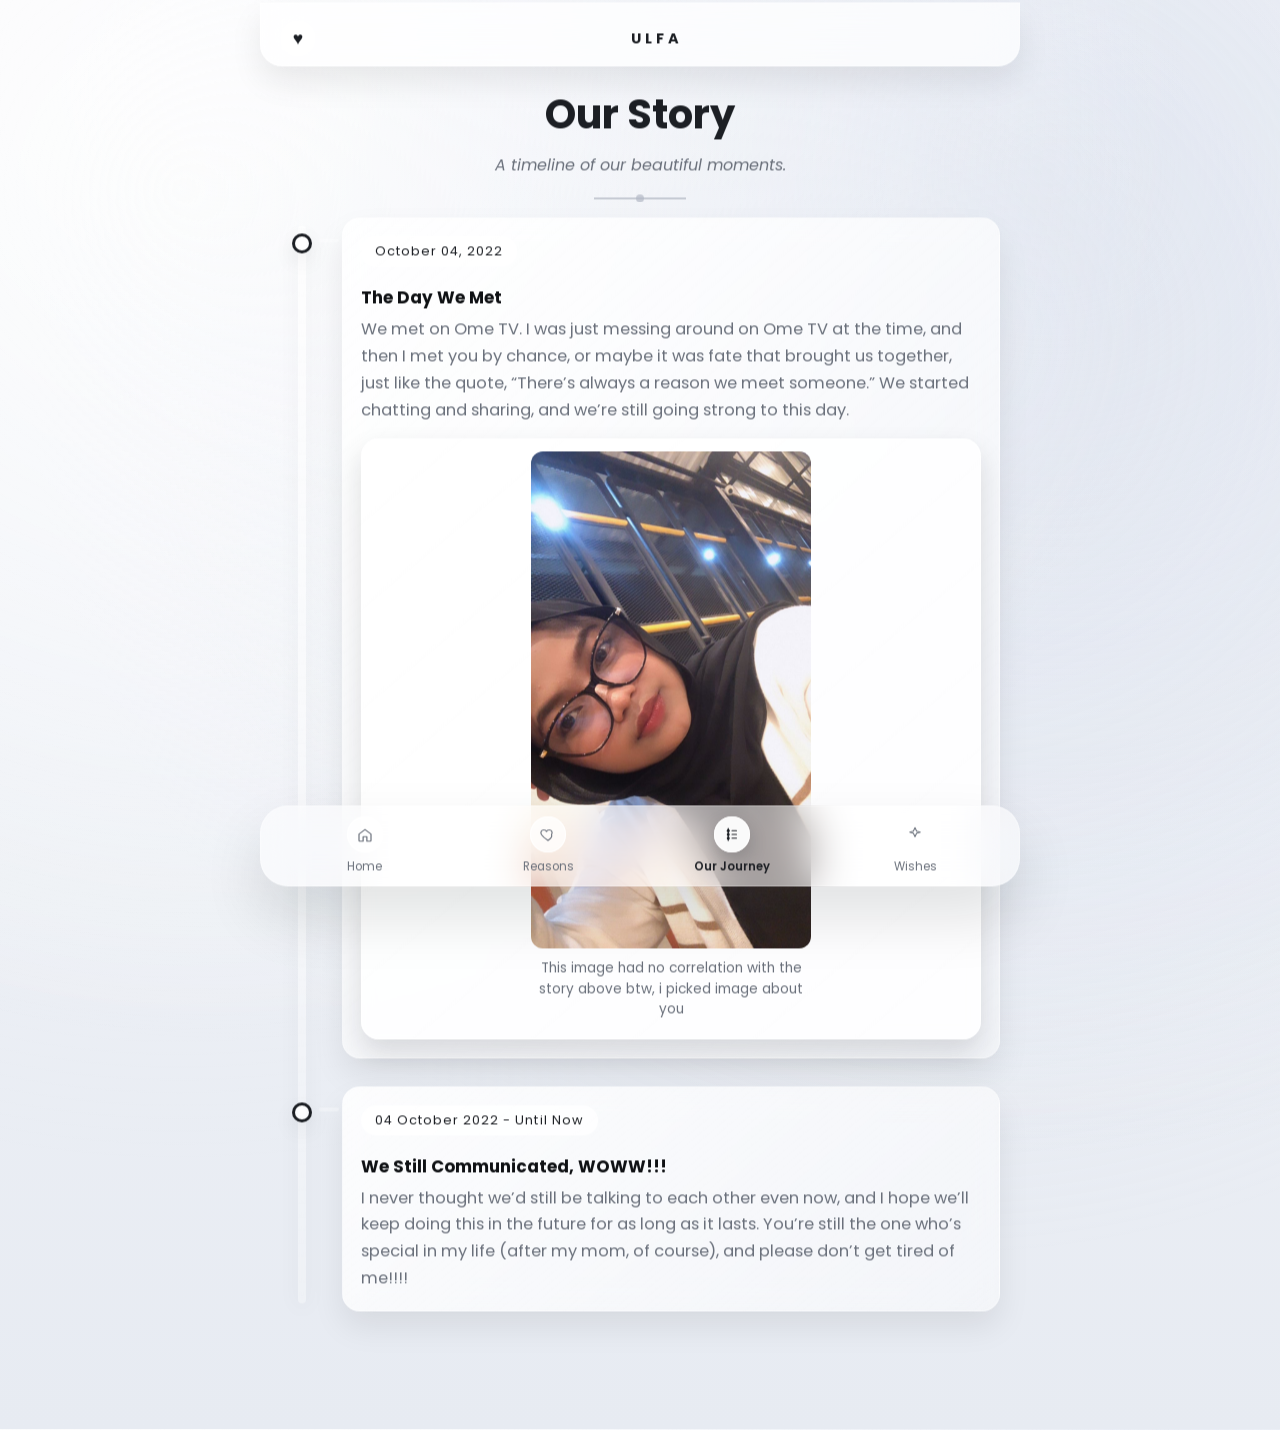
==== timeline.html @ c689617c "initial commit" ====
<!DOCTYPE html>
<html lang="en">
<head>
    <meta charset="UTF-8">
    <meta name="viewport" content="width=device-width, initial-scale=1.0">
    <title>ULFA Birthday Site</title>
    <link rel="preconnect" href="https://fonts.googleapis.com">
    <link rel="preconnect" href="https://fonts.gstatic.com" crossorigin>
    <link href="https://fonts.googleapis.com/css2?family=Poppins:wght@300;400;500;600;700&display=swap" rel="stylesheet">
    <link rel="stylesheet" href="assets/css/style.css">
</head>
<body class="light-theme">
    <header class="app-header">
        <button class="header-icon-btn js-heart" type="button" aria-label="Send love">♥</button>
        <div class="header-title">ULFA</div>
        <span class="header-spacer" aria-hidden="true"></span>
    </header>

    <canvas id="canvas-overlay"></canvas>

    <main class="page-main">
        <div class="page-intro fade-up">
            <h1 class="page-title">Our Story</h1>
            <p class="page-subtitle">A timeline of our beautiful moments.</p>
            <div class="center-divider-dot"></div>
        </div>

        <div class="timeline-wrapper">
            <div class="timeline-line"></div>

            <div class="timeline-item animate-on-scroll">
                <div class="timeline-dot"></div>
                <div class="timeline-card">
                    <span class="label-md date-badge">October 04, 2022</span>
                    <h2 class="headline-sm">The Day We Met</h2>
                    <p class="body-md">We met on Ome TV. I was just messing around on Ome TV at the time, and then I met you by chance, or maybe it was fate that brought us together, just like the quote, “There’s always a reason we meet someone.” We started chatting and sharing, and we’re still going strong to this day.</p>
                    <div class="polaroid-frame">
                        <figure class="polaroid-figure">
                            <img src="/assets/img/ulfaa.JPG" alt="Our first meeting on Ome TV">
                            <figcaption class="polaroid-caption">This image had no correlation with the story above btw, i picked image about you</figcaption>
                        </figure>
                    </div>
                </div>
            </div>

            <div class="timeline-item animate-on-scroll">
                <div class="timeline-dot"></div>
                <div class="timeline-card">
                    <span class="label-md date-badge">04 October 2022 - Until Now</span>
                    <h2 class="headline-sm">We Still Communicated, WOWW!!!</h2>
                    <p class="body-md">I never thought we’d still be talking to each other even now, and I hope we’ll keep doing this in the future for as long as it lasts. You’re still the one who’s special in my life (after my mom, of course), and please don’t get tired of me!!!!</p>
                </div>
            </div>
        </div>
    </main>

    <nav class="bottom-nav">
        <a class="nav-item" href="index.html">
            <span class="nav-icon" aria-hidden="true">
                <svg viewBox="0 0 24 24" role="img" focusable="false">
                    <path d="M4 11.5l8-6 8 6V20a1 1 0 0 1-1 1h-4.5v-6h-5v6H5a1 1 0 0 1-1-1v-8.5z" fill="none" stroke="currentColor" stroke-width="1.6" stroke-linejoin="round"/>
                </svg>
            </span>
            <span class="nav-label">Home</span>
        </a>
        <a class="nav-item" href="reasons.html">
            <span class="nav-icon" aria-hidden="true">
                <svg viewBox="0 0 24 24" role="img" focusable="false">
                    <path d="M12 20s-6.5-4.35-8.7-7.7C1.4 9.2 3.1 6 6.3 6c2 0 3.4 1.1 3.7 2.5C10.3 7.1 11.7 6 13.7 6c3.2 0 4.9 3.2 3 6.3C18.5 15.65 12 20 12 20z" fill="none" stroke="currentColor" stroke-width="1.5"/>
                </svg>
            </span>
            <span class="nav-label">Reasons</span>
        </a>
        <a class="nav-item is-active" href="timeline.html">
            <span class="nav-icon" aria-hidden="true">
                <svg viewBox="0 0 24 24" role="img" focusable="false">
                    <path d="M7 4v16" fill="none" stroke="currentColor" stroke-width="1.6" stroke-linecap="round"/>
                    <circle cx="7" cy="7" r="2" fill="currentColor"/>
                    <circle cx="7" cy="12" r="2" fill="currentColor"/>
                    <circle cx="7" cy="17" r="2" fill="currentColor"/>
                    <path d="M12 7h6M12 12h6M12 17h6" fill="none" stroke="currentColor" stroke-width="1.4" stroke-linecap="round"/>
                </svg>
            </span>
            <span class="nav-label">Our Journey</span>
        </a>
        <a class="nav-item" href="speech.html">
            <span class="nav-icon" aria-hidden="true">
                <svg viewBox="0 0 24 24" role="img" focusable="false">
                    <path d="M12 3l2.2 4.6L19 9l-4.8 1.4L12 15l-2.2-4.6L5 9l4.8-1.4L12 3z" fill="none" stroke="currentColor" stroke-width="1.4" stroke-linejoin="round"/>
                </svg>
            </span>
            <span class="nav-label">Wishes</span>
        </a>
    </nav>

    <script src="assets/js/script.js"></script>
</body>
</html>
---- assets/css/style.css ----
:root {
    --font-main: "Poppins", sans-serif;
    --cream: #f4f6fa;
    --cream-deep: #e7ebf2;
    --berry: #1c1f24;
    --berry-dark: #0f1114;
    --berry-soft: #6a707b;
    --rose: #f7f8fb;
    --rose-strong: rgba(178, 184, 196, 0.7);
    --paper: rgba(255, 255, 255, 0.48);
    --glass: rgba(255, 255, 255, 0.36);
    --glass-strong: rgba(255, 255, 255, 0.56);
    --glass-border: rgba(255, 255, 255, 0.28);
    --shadow-card: 0 30px 60px rgba(12, 14, 18, 0.12);
    --shadow-soft: 0 16px 32px rgba(12, 14, 18, 0.08);
    --radius-lg: 24px;
    --radius-md: 18px;
    --radius-sm: 12px;
    --max-width: 460px;
    --bounce-y: 0px;
}

* {
    box-sizing: border-box;
}

html {
    scroll-behavior: smooth;
}

body {
    margin: 0;
    min-height: 100vh;
    font-family: var(--font-main);
    color: var(--berry-dark);
    overflow-x: hidden;
    position: relative;
    background:
        radial-gradient(circle at 18% 6%, rgba(255, 255, 255, 0.85) 0%, rgba(255, 255, 255, 0) 56%),
        radial-gradient(circle at 82% 12%, rgba(222, 228, 240, 0.6) 0%, rgba(222, 228, 240, 0) 60%),
        linear-gradient(180deg, var(--cream) 0%, var(--cream-deep) 100%);
    background-attachment: fixed;
}

body::before {
    content: "";
    position: fixed;
    inset: -30% -10% -40% -10%;
    background:
        radial-gradient(circle at 20% 30%, rgba(255, 255, 255, 0.6), rgba(255, 255, 255, 0) 60%),
        radial-gradient(circle at 70% 40%, rgba(216, 222, 235, 0.6), rgba(216, 222, 235, 0) 65%);
    opacity: 0.5;
    animation: ambient-drift 18s ease-in-out infinite;
    pointer-events: none;
    z-index: 0;
}

body.light-theme {
    background:
    radial-gradient(circle at 18% 6%, rgba(255, 255, 255, 0.85) 0%, rgba(255, 255, 255, 0) 56%),
    radial-gradient(circle at 82% 12%, rgba(222, 228, 240, 0.6) 0%, rgba(222, 228, 240, 0) 60%),
        linear-gradient(180deg, var(--cream) 0%, var(--cream-deep) 100%);
}

a {
    color: inherit;
    text-decoration: none;
}

button {
    font-family: var(--font-main);
    border: none;
    background: none;
    cursor: pointer;
}

button:focus-visible,
a:focus-visible {
    outline: 2px solid rgba(120, 125, 136, 0.6);
    outline-offset: 3px;
}

img {
    max-width: 100%;
    display: block;
}

canvas#canvas-overlay {
    position: fixed;
    inset: 0;
    width: 100%;
    height: 100%;
    pointer-events: none;
    z-index: 3;
}

.app-header {
    position: sticky;
    top: 0;
    z-index: 12;
    width: min(100%, var(--max-width));
    margin: 0 auto;
    padding: 18px 20px 10px;
    display: flex;
    align-items: center;
    justify-content: space-between;
    background: rgba(255, 255, 255, 0.75);
    border: 1px solid var(--glass-border);
    box-shadow: var(--shadow-soft);
    backdrop-filter: blur(18px) saturate(1.3);
    -webkit-backdrop-filter: blur(18px) saturate(1.3);
    border-radius: 0 0 22px 22px;
}

.header-title {
    font-family: var(--font-main);
    font-weight: 700;
    letter-spacing: 0.28em;
    font-size: 0.9rem;
    color: var(--berry);
}

.header-icon-btn {
    width: 34px;
    height: 34px;
    border-radius: 50%;
    display: grid;
    place-items: center;
    color: var(--berry);
    font-size: 1.1rem;
    background: rgba(255, 255, 255, 0.7);
    box-shadow: inset 0 0 0 1px rgba(255, 255, 255, 0.8);
    transition: transform 0.2s ease, box-shadow 0.2s ease;
}

.header-icon-btn:hover {
    transform: translateY(-1px);
    box-shadow: inset 0 0 0 1px rgba(255, 255, 255, 0.95), 0 6px 14px rgba(17, 18, 24, 0.12);
}

.header-icon-btn:active {
    transform: translateY(0) scale(0.96);
}

.header-icon-btn.is-pulsing {
    animation: soft-pulse 0.6s ease;
}

.page-main {
    width: min(100%, var(--max-width));
    margin: 0 auto;
    padding: 18px 20px 120px;
    display: grid;
    gap: 18px;
    position: relative;
    z-index: 1;
}

.app-header,
.page-main {
    transform: translateY(var(--bounce-y));
    transition: transform 0.18s ease-out;
    will-change: transform;
}

.page-intro {
    text-align: center;
    display: grid;
    gap: 8px;
}

.page-title {
    font-family: var(--font-main);
    font-size: clamp(1.9rem, 5vw, 2.5rem);
    margin: 0;
    color: var(--berry);
}

.page-subtitle {
    margin: 0;
    font-size: 1rem;
    color: var(--berry-soft);
    font-style: italic;
}

.text-center {
    text-align: center;
}

.headline-sm {
    font-family: var(--font-main);
    font-size: 1.05rem;
    margin: 10px 0 6px;
}

.label-md {
    font-family: var(--font-main);
    font-size: 0.8rem;
    letter-spacing: 0.08em;
}

.body-md {
    font-size: 1.02rem;
    line-height: 1.65;
    color: var(--berry-soft);
    margin: 0;
}

.body-sm {
    font-size: 0.92rem;
    line-height: 1.55;
    color: var(--berry-soft);
    margin: 0;
}

.body-lg {
    font-size: 1.02rem;
    line-height: 1.75;
    color: var(--berry-dark);
    margin: 0;
}

.center-divider-dot {
    width: 92px;
    height: 2px;
    background: var(--rose-strong);
    margin: 12px auto 0;
    position: relative;
}

.center-divider-dot::after {
    content: "";
    position: absolute;
    left: 50%;
    top: 50%;
    width: 8px;
    height: 8px;
    border-radius: 50%;
    background: var(--rose-strong);
    transform: translate(-50%, -50%);
}

.card {
    background: linear-gradient(140deg, rgba(255, 255, 255, 0.92), rgba(255, 255, 255, 0.62));
    border-radius: var(--radius-lg);
    padding: 20px;
    box-shadow: var(--shadow-soft);
    border: 1px solid var(--glass-border);
    backdrop-filter: blur(20px) saturate(1.2);
    -webkit-backdrop-filter: blur(20px) saturate(1.2);
    position: relative;
    overflow: hidden;
    transition: box-shadow 0.25s ease;
}

.hero-card {
    background: linear-gradient(145deg, rgba(255, 255, 255, 0.98), rgba(255, 255, 255, 0.75));
    display: grid;
    gap: 12px;
}

.tag-pill {
    display: inline-flex;
    align-items: center;
    padding: 6px 14px;
    border-radius: 999px;
    background: rgba(255, 255, 255, 0.7);
    color: var(--berry-soft);
    font-family: var(--font-main);
    font-size: 0.75rem;
    letter-spacing: 0.18em;
    text-transform: uppercase;
    border: 1px solid rgba(255, 255, 255, 0.8);
}

.hero-title {
    font-family: var(--font-main);
    font-size: clamp(2.05rem, 5vw, 2.7rem);
    margin: 0;
    color: var(--berry);
    line-height: 1.12;
}

.btn-primary {
    display: inline-flex;
    align-items: center;
    gap: 8px;
    align-self: flex-start;
    padding: 12px 18px;
    border-radius: 16px;
    background: rgba(255, 255, 255, 0.8);
    color: var(--berry);
    border: 1px solid rgba(0, 0, 0, 0.06);
    font-size: 0.92rem;
    font-family: var(--font-main);
    font-weight: 600;
    box-shadow: var(--shadow-soft);
    transition: transform 0.2s ease, box-shadow 0.2s ease;
    backdrop-filter: blur(12px) saturate(1.2);
    -webkit-backdrop-filter: blur(12px) saturate(1.2);
    position: relative;
    overflow: hidden;
}

.btn-primary::after {
    content: "";
    position: absolute;
    inset: -40% 0;
    background: linear-gradient(120deg, rgba(255, 255, 255, 0) 20%, rgba(255, 255, 255, 0.8) 45%, rgba(255, 255, 255, 0) 70%);
    transform: translateX(-60%);
    opacity: 0;
    transition: transform 0.6s ease, opacity 0.6s ease;
    pointer-events: none;
}

.btn-primary {
    transform: translateY(-2px);
    box-shadow: 0 14px 30px rgba(15, 16, 22, 0.16);
}

.btn-primary:active {
    transform: translateY(0) scale(0.98);
}

.btn-primary:hover::after {
    transform: translateX(60%);
    font-family: var(--font-main);
}

.btn-arrow {
    font-size: 1rem;
}

.memory-card {
    padding: 14px;
    display: grid;
    gap: 12px;
    cursor: pointer;
    transition: transform 0.25s ease, box-shadow 0.25s ease;
}

.memory-image {
    border-radius: 16px;
    overflow: hidden;
    border: 1px solid rgba(255, 255, 255, 0.7);
    background: rgba(255, 255, 255, 0.9);
    aspect-ratio: 4 / 5;
}

.memory-image video {
    width: 100%;
    height: 100%;
    display: block;
    object-fit: cover;
}

.memory-meta {
    display: flex;
    align-items: center;
    justify-content: space-between;
    font-style: italic;
    color: var(--berry-soft);
    font-size: 0.92rem;
}

.memory-heart {
    font-size: 1rem;
    color: #8f939b;
}

.bottom-nav {
    position: fixed;
    bottom: 16px;
    left: 50%;
    transform: translateX(-50%) translateY(var(--bounce-y));
    width: min(calc(100% - 32px), var(--max-width));
    background: var(--glass-strong);
    border-radius: 28px;
    padding: 10px 16px;
    display: grid;
    grid-template-columns: repeat(4, 1fr);
    gap: 8px;
    box-shadow: var(--shadow-card);
    border: 1px solid var(--glass-border);
    backdrop-filter: blur(22px) saturate(1.4);
    -webkit-backdrop-filter: blur(22px) saturate(1.4);
    z-index: 12;
    transition: transform 0.18s ease-out;
    will-change: transform;
}

.nav-item {
    display: grid;
    justify-items: center;
    gap: 6px;
    color: var(--berry-soft);
    font-family: var(--font-main);
    font-size: 0.72rem;
    transition: color 0.2s ease, transform 0.2s ease;
}

.nav-item:active {
    transform: scale(0.97);
}

.nav-icon {
    width: 36px;
    height: 36px;
    border-radius: 50%;
    background: rgba(255, 255, 255, 0.75);
    display: grid;
    place-items: center;
    color: var(--berry-soft);
    box-shadow: inset 0 0 0 1px rgba(255, 255, 255, 0.8);
    transition: transform 0.2s ease, box-shadow 0.2s ease;
}

.nav-icon svg {
    width: 18px;
    height: 18px;
}

.nav-item.is-active {
    color: var(--berry);
    font-weight: 600;
}

.nav-item.is-active .nav-icon {
    background: rgba(255, 255, 255, 0.95);
    color: var(--berry);
    box-shadow: inset 0 0 0 1px rgba(255, 255, 255, 0.95), 0 8px 18px rgba(18, 20, 26, 0.18);
    animation: nav-pulse 2.8s ease-in-out infinite;
}

.reasons-grid {
    display: grid;
    gap: 14px;
    margin-top: 4px;
}

.reason-card {
    text-align: center;
}

.reason-featured {
    background: rgba(255, 255, 255, 0.86);
    border-color: rgba(255, 255, 255, 0.8);
}

.card-icon-container {
    width: 44px;
    height: 44px;
    border-radius: 50%;
    background: rgba(255, 255, 255, 0.85);
    display: flex;
    align-items: center;
    justify-content: center;
    margin: 0 auto 12px;
    color: var(--berry);
    font-size: 1.1rem;
    border: 1px solid rgba(0, 0, 0, 0.05);
}

.bg-berry {
    background: #1c1f24;
    color: #f7f8fb;
}

.tag-pill {
    display: inline-flex;
    align-items: center;
    padding: 6px 14px;
    border-radius: 999px;
    background: rgba(255, 255, 255, 0.52);
    color: var(--berry-soft);
    font-family: var(--font-main);
    font-size: 0.75rem;
    letter-spacing: 0.18em;
    text-transform: uppercase;
    border: 1px solid rgba(255, 255, 255, 0.6);
}

.timeline-wrapper {
    position: relative;
    display: grid;
    gap: 28px;
}

.timeline-line {
    position: absolute;
    left: 18px;
    top: 8px;
    bottom: 8px;
    width: 8px;
    background: linear-gradient(180deg, rgba(255,255,255,0.6), rgba(255,255,255,0.28));
    border-radius: 999px;
    box-shadow: 0 6px 22px rgba(0,0,0,0.06), inset 0 0 12px rgba(255,255,255,0.06);
    backdrop-filter: blur(6px);
    z-index: 0;
}

.timeline-item {
    position: relative;
    display: grid;
    grid-template-columns: 44px 1fr;
    gap: 18px;
    align-items: start;
    z-index: 1;
}

.timeline-dot {
    position: relative;
    margin-left: 12px;
    margin-top: 16px;
    width: 20px;
    height: 20px;
    border-radius: 50%;
    background: radial-gradient(circle at 40% 30%, rgba(255,255,255,0.95), rgba(255,255,255,0.6));
    border: 3px solid var(--berry);
    box-shadow: 0 8px 22px rgba(0,0,0,0.08), inset 0 -3px 8px rgba(255,255,255,0.06);
}

.timeline-card {
    background: linear-gradient(140deg, rgba(255, 255, 255, 0.86), rgba(255, 255, 255, 0.48));
    border-radius: var(--radius-md);
    padding: 18px;
    box-shadow: var(--shadow-soft);
    border: 1px solid var(--glass-border);
    backdrop-filter: blur(14px) saturate(1.1);
    -webkit-backdrop-filter: blur(14px) saturate(1.1);
    position: relative;
}

.timeline-card::before {
    content: '';
    position: absolute;
    top: 20px;
    width: 20px;
    height: 4px;
    background: rgba(255,255,255,0.28);
    left: -24px;
    border-radius: 10px;
}

.date-badge {
    display: inline-flex;
    padding: 6px 14px;
    border-radius: 999px;
    background: rgba(255, 255, 255, 0.8);
    color: var(--berry);
    margin-bottom: 8px;
}

.polaroid-frame {
    background: rgba(255, 255, 255, 0.85);
    padding: 12px 12px 18px;
    border-radius: 18px;
    margin-top: 14px;
    box-shadow: 0 14px 28px rgba(18, 20, 26, 0.14);
    border: 1px solid rgba(255, 255, 255, 0.7);
}

.polaroid-figure {
    margin: 0 auto;
    display: grid;
    gap: 10px;
    justify-items: center;
    text-align: center;
    width: min(100%, 280px);
}

.polaroid-frame img {
    width: 100%;
    border-radius: 12px;
}

.polaroid-caption {
    margin: 0;
    font-size: 0.85rem;
    line-height: 1.5;
    color: var(--berry-soft);
}

.letter-card {
    background: linear-gradient(145deg, rgba(255, 255, 255, 0.9), rgba(255, 255, 255, 0.7));
    border-radius: var(--radius-lg);
    padding: 26px;
    box-shadow: var(--shadow-card);
    border: 1px solid var(--glass-border);
    backdrop-filter: blur(20px) saturate(1.2);
    -webkit-backdrop-filter: blur(20px) saturate(1.2);
}

.cursive-salutation {
    font-size: 2rem;
    font-style: italic;
    margin: 0 0 14px;
    color: var(--berry);
}

.drop-cap {
    float: left;
    font-family: var(--font-main);
    font-size: 2.7rem;
    line-height: 0.85;
    margin: 6px 8px 0 0;
    color: var(--berry);
}

.letter-body-paragraphs .body-lg {
    margin-bottom: 14px;
}

.letter-signature-block {
    display: flex;
    flex-direction: column;
    align-items: flex-end;
    gap: 6px;
    margin-top: 18px;
    font-family: var(--font-main);
}

.sig-label {
    font-size: 0.72rem;
    text-transform: uppercase;
    letter-spacing: 0.2em;
    color: var(--berry-soft);
}

.sig-initial {
    font-size: 1.9rem;
    font-style: italic;
}

.hugs-whispers-zone {
    margin-top: 12px;
    display: grid;
    gap: 14px;
}

.whispers-note {
    margin: 0;
    text-align: center;
    font-family: var(--font-main);
    letter-spacing: 0.18em;
    font-size: 0.68rem;
    color: var(--berry-soft);
}

.interactive-hugs-grid {
    display: grid;
    grid-template-columns: repeat(2, minmax(0, 1fr));
    gap: 12px;
}

.interactive-hugs-grid.single-hug {
    grid-template-columns: 1fr;
    place-items: center;
}

.interactive-hugs-grid.single-hug .hug-action-card {
    width: min(100%, 360px);
    text-align: center;
    justify-items: center;
    padding: 20px 18px;
}

.hug-action-card {
    background: linear-gradient(140deg, rgba(255, 255, 255, 0.9), rgba(255, 255, 255, 0.65));
    border-radius: var(--radius-md);
    padding: 14px;
    display: grid;
    gap: 6px;
    text-align: left;
    color: var(--berry);
    border: 1px solid var(--glass-border);
    box-shadow: var(--shadow-soft);
    backdrop-filter: blur(18px) saturate(1.2);
    -webkit-backdrop-filter: blur(18px) saturate(1.2);
    transition: transform 0.2s ease, box-shadow 0.2s ease;
    position: relative;
    overflow: visible;
}

.hug-icon-wrapper {
    width: 40px;
    height: 40px;
    border-radius: 50%;
    background: rgba(255, 255, 255, 0.85);
    color: var(--berry);
    display: flex;
    align-items: center;
    justify-content: center;
    font-size: 1.05rem;
    border: 1px solid rgba(0, 0, 0, 0.05);
}

.hug-title {
    font-family: var(--font-main);
    font-size: 0.95rem;
}

.hug-desc {
    font-size: 0.85rem;
    color: var(--berry-soft);
}

.quick-panel {
    position: fixed;
    inset: 0;
    background: rgba(15, 16, 20, 0.18);
    display: flex;
    justify-content: center;
    align-items: flex-start;
    padding: 96px 20px 20px;
    opacity: 0;
    pointer-events: none;
    transition: opacity 0.3s ease;
    z-index: 20;
}

.quick-panel.is-open {
    opacity: 1;
    pointer-events: auto;
}

.quick-panel-card {
    width: min(100%, 360px);
    background: linear-gradient(150deg, rgba(255, 255, 255, 0.96), rgba(255, 255, 255, 0.72));
    border-radius: 20px;
    padding: 16px;
    border: 1px solid var(--glass-border);
    box-shadow: var(--shadow-card);
    backdrop-filter: blur(20px) saturate(1.2);
    -webkit-backdrop-filter: blur(20px) saturate(1.2);
    display: grid;
    gap: 12px;
    transform: translateY(12px) scale(0.98);
    opacity: 0;
    transition: transform 0.35s ease, opacity 0.35s ease;
}

.quick-panel.is-open .quick-panel-card {
    transform: translateY(0) scale(1);
    opacity: 1;
}

.quick-panel-header {
    display: flex;
    align-items: center;
    justify-content: space-between;
}

.quick-panel-title {
    font-family: var(--font-main);
    font-size: 0.9rem;
    letter-spacing: 0.12em;
    text-transform: uppercase;
    color: var(--berry-soft);
}

.quick-panel-close {
    border-radius: 999px;
    padding: 6px 12px;
    font-size: 0.75rem;
    background: rgba(255, 255, 255, 0.85);
    color: var(--berry);
    border: 1px solid rgba(0, 0, 0, 0.06);
}

.quick-panel-links {
    display: grid;
    gap: 10px;
}

.quick-panel-link {
    display: flex;
    justify-content: space-between;
    align-items: center;
    padding: 10px 12px;
    border-radius: 14px;
    background: rgba(255, 255, 255, 0.75);
    color: var(--berry);
    border: 1px solid rgba(255, 255, 255, 0.7);
    font-family: var(--font-main);
    font-size: 0.9rem;
    transition: transform 0.2s ease, box-shadow 0.2s ease;
}

.quick-panel-link span {
    color: var(--berry-soft);
}

.float-slow {
    animation: float-slow 8s ease-in-out infinite;
    will-change: transform;
}

.fade-up.float-slow {
    animation-play-state: paused;
}

.fade-up.is-visible.float-slow {
    animation-play-state: running;
}

.floating-balloon {
    position: fixed;
    bottom: -60px;
    width: 38px;
    height: 50px;
    border-radius: 50% 50% 45% 45%;
    background: var(--balloon, #f7f8fb);
    border: 1px solid rgba(0, 0, 0, 0.06);
    box-shadow: var(--shadow-soft);
    animation: balloon-rise 6s ease-in forwards;
    z-index: 4;
}

.floating-balloon::after {
    content: "";
    position: absolute;
    left: 50%;
    top: 100%;
    width: 2px;
    height: 18px;
    background: rgba(255, 255, 255, 0.5);
}

.animate-on-scroll {
    opacity: 0;
    transform: translateY(22px);
    transition: opacity 0.6s ease, transform 0.6s ease;
}

.animate-on-scroll.visible {
    opacity: 1;
    transform: translateY(0);
}

.fade-up {
    opacity: 0;
    transform: translateY(18px);
    transition: opacity 0.7s ease, transform 0.7s ease;
    transition-delay: var(--delay, 0s);
    will-change: opacity, transform;
}

.fade-up.is-visible {
    opacity: 1;
    transform: translateY(0);
}

.delay-1 {
    --delay: 0.12s;
}

.delay-2 {
    --delay: 0.22s;
}

.delay-3 {
    --delay: 0.32s;
}


@keyframes balloon-rise {
    0% {
        transform: translateY(0) scale(0.9);
        opacity: 0.9;
    }
    100% {
        transform: translateY(-120vh) scale(1.05);
        opacity: 0;
    }
}

@keyframes float-slow {
    0%,
    100% {
        transform: translateY(0);
    }
    50% {
        transform: translateY(-6px);
    }
}

@keyframes soft-pulse {
    0% {
        transform: scale(1);
        box-shadow: inset 0 0 0 1px rgba(255, 255, 255, 0.8);
    }
    50% {
        transform: scale(1.08);
        box-shadow: 0 10px 26px rgba(18, 20, 26, 0.18);
    }
    100% {
        transform: scale(1);
        box-shadow: inset 0 0 0 1px rgba(255, 255, 255, 0.8);
    }
}

@keyframes nav-pulse {
    0%,
    100% {
        transform: scale(1);
    }
    50% {
        transform: scale(1.04);
    }
}

@keyframes ambient-drift {
    0%,
    100% {
        transform: translate3d(0, 0, 0);
    }
    50% {
        transform: translate3d(6%, -2%, 0);
    }
}

/* Per-card animations (subtle, elegant) */
@keyframes warmth-glow {
    0% { transform: scale(1); box-shadow: 0 6px 18px rgba(255,120,100,0.06); }
    50% { transform: scale(1.03); box-shadow: 0 22px 44px rgba(255,120,100,0.12); }
    100% { transform: scale(1); box-shadow: 0 6px 18px rgba(255,120,100,0.06); }
}

@keyframes magic-shimmer {
    0% { transform: scale(1); filter: drop-shadow(0 0 0 rgba(255,255,255,0)); }
    50% { transform: scale(1.02) rotate(-1deg); filter: drop-shadow(0 8px 18px rgba(160,180,255,0.12)); }
    100% { transform: scale(1); filter: drop-shadow(0 0 0 rgba(255,255,255,0)); }
}

@keyframes bloom-pop {
    0% { transform: scale(1); }
    30% { transform: scale(1.05); }
    100% { transform: scale(1); }
}

@keyframes love-beat {
    0% { transform: scale(1); }
    30% { transform: scale(1.06); }
    60% { transform: scale(0.98); }
    100% { transform: scale(1); }
}

@keyframes surprise-pop {
    0% { transform: scale(1); }
    40% { transform: scale(1.06); }
    70% { transform: scale(0.98); }
    100% { transform: scale(1); }
}

.hug-action-card.anim-warmth {
    animation: warmth-glow 700ms ease forwards;
}

.hug-action-card.anim-magic {
    animation: magic-shimmer 720ms ease forwards;
}

.hug-action-card.anim-bloom {
    animation: bloom-pop 640ms ease forwards;
}

.hug-action-card.anim-love {
    animation: love-beat 740ms ease forwards;
}

.hug-action-card.anim-surprise {
    animation: surprise-pop 720ms cubic-bezier(.2,.9,.2,1) forwards;
}

/* transient decorative elements inserted by JS */
.warmth-halo {
    position: absolute;
    width: 120px;
    height: 120px;
    border-radius: 50%;
    background: radial-gradient(circle, rgba(255,210,190,0.55), rgba(255,210,190,0.2) 45%, rgba(255,210,190,0) 70%);
    pointer-events: none;
    animation: warmth-halo 760ms ease-out forwards;
}

.surprise-ring {
    position: absolute;
    width: 140px;
    height: 140px;
    border-radius: 50%;
    border: 2px solid rgba(255,255,255,0.7);
    box-shadow: 0 8px 22px rgba(12,14,18,0.08);
    pointer-events: none;
    animation: surprise-ring 850ms ease-out forwards;
}

@keyframes surprise-ring {
    0% { transform: scale(0.6); opacity: 0.8; }
    100% { transform: scale(1.3); opacity: 0; }
}

@keyframes warmth-halo {
    0% { transform: scale(0.6); opacity: 0.6; }
    100% { transform: scale(1.2); opacity: 0; }
}

.sparkle {
    position: absolute;
    width: 8px;
    height: 8px;
    border-radius: 50%;
    background: radial-gradient(circle at 35% 25%, #fff, rgba(255,255,255,0.8));
    box-shadow: 0 6px 16px rgba(160,180,255,0.14);
    pointer-events: none;
    animation: sparkle-fall 700ms cubic-bezier(.2,.9,.1,1) forwards;
}

@keyframes sparkle-fall {
    0% { transform: translateY(0) scale(0.6); opacity: 1; }
    100% { transform: translateY(-48px) scale(1.15); opacity: 0; }
}

.petal {
    position: absolute;
    width: 10px;
    height: 6px;
    background: linear-gradient(120deg, #ffd6e2, #ffeef6);
    border-radius: 50% 50% 50% 50% / 60% 60% 40% 40%;
    transform-origin: center;
    animation: petal-float 1100ms ease forwards;
    pointer-events: none;
}

@keyframes petal-float {
    0% { transform: translateY(0) rotate(0deg) scale(0.9); opacity: 1; }
    100% { transform: translateY(-68px) rotate(28deg) scale(1.05); opacity: 0; }
}

.love-heart {
    position: absolute;
    width: 12px;
    height: 12px;
    background: linear-gradient(140deg, #ffd0dc, #ffb3c7);
    transform: rotate(-45deg);
    pointer-events: none;
    animation: love-float 900ms ease forwards;
}

.love-heart::before,
.love-heart::after {
    content: '';
    position: absolute;
    width: 12px;
    height: 12px;
    border-radius: 50%;
    background: inherit;
}

.love-heart::before {
    top: -6px;
    left: 0;
}

.love-heart::after {
    left: 6px;
    top: 0;
}

@keyframes love-float {
    0% { transform: translateY(0) rotate(-45deg) scale(0.8); opacity: 0.9; }
    100% { transform: translateY(-70px) rotate(-45deg) scale(1.1); opacity: 0; }
}

/* Main image click animation */
.image-click-animate {
    transform-origin: center center;
    animation: image-pop 420ms cubic-bezier(.2,.95,.25,1) forwards;
}

@keyframes image-pop {
    0% { transform: scale(1); filter: none; }
    50% { transform: scale(1.04); filter: saturate(1.06) drop-shadow(0 18px 36px rgba(12,14,18,0.12)); }
    100% { transform: scale(1); filter: none; }
}

.image-ripple {
    position: absolute;
    border-radius: 50%;
    background: rgba(255,255,255,0.85);
    transform: scale(0);
    opacity: 0.9;
    pointer-events: none;
    animation: ripple-pop 600ms ease-out forwards;
}

@keyframes ripple-pop {
    0% { transform: scale(0); opacity: 0.6; }
    60% { transform: scale(1.8); opacity: 0.28; }
    100% { transform: scale(2.6); opacity: 0; }
}

@media (hover: hover) {
    .card:hover {
        box-shadow: 0 18px 36px rgba(18, 20, 26, 0.16);
    }

    .hug-action-card:hover {
        transform: translateY(-2px);
        box-shadow: 0 16px 32px rgba(18, 20, 26, 0.16);
    }

    .memory-card:hover {
        box-shadow: 0 18px 36px rgba(18, 20, 26, 0.16);
    }

    .nav-item:hover .nav-icon {
        transform: translateY(-2px);
        box-shadow: inset 0 0 0 1px rgba(255, 255, 255, 0.9), 0 10px 18px rgba(18, 20, 26, 0.14);
    }

    .quick-panel-link:hover {
        transform: translateY(-2px);
        box-shadow: 0 12px 22px rgba(18, 20, 26, 0.12);
    }
}

@media (min-width: 700px) {
    :root {
        --max-width: 620px;
    }

    .reasons-grid {
        grid-template-columns: repeat(2, minmax(0, 1fr));
    }
}

@media (min-width: 980px) {
    :root {
        --max-width: 760px;
    }
}

@media (max-width: 420px) {
    .app-header {
        padding: 16px 16px 10px;
    }

    .page-main {
        padding: 16px 16px 120px;
    }

    .bottom-nav {
        width: calc(100% - 24px);
        padding: 10px 12px;
    }

    .timeline-item {
        grid-template-columns: 36px 1fr;
        gap: 14px;
    }

    .timeline-line {
        left: 15px;
        width: 6px;
    }

    .timeline-dot {
        margin-left: 8px;
    }
}

@media (max-width: 360px) {
    .nav-item {
        font-size: 0.64rem;
        gap: 4px;
    }

    .nav-icon {
        width: 32px;
        height: 32px;
    }
}

@media (prefers-reduced-motion: reduce) {
    body {
        --bounce-y: 0px;
    }

    body::before {
        animation: none;
    }

    .float-slow,
    .nav-item.is-active .nav-icon,
    .header-icon-btn.is-pulsing {
        animation: none;
    }

    .animate-on-scroll,
    .fade-up {
        opacity: 1;
        transform: none;
        transition: none;
    }

    .app-header,
    .page-main,
    .bottom-nav {
        transition: none;
    }
}
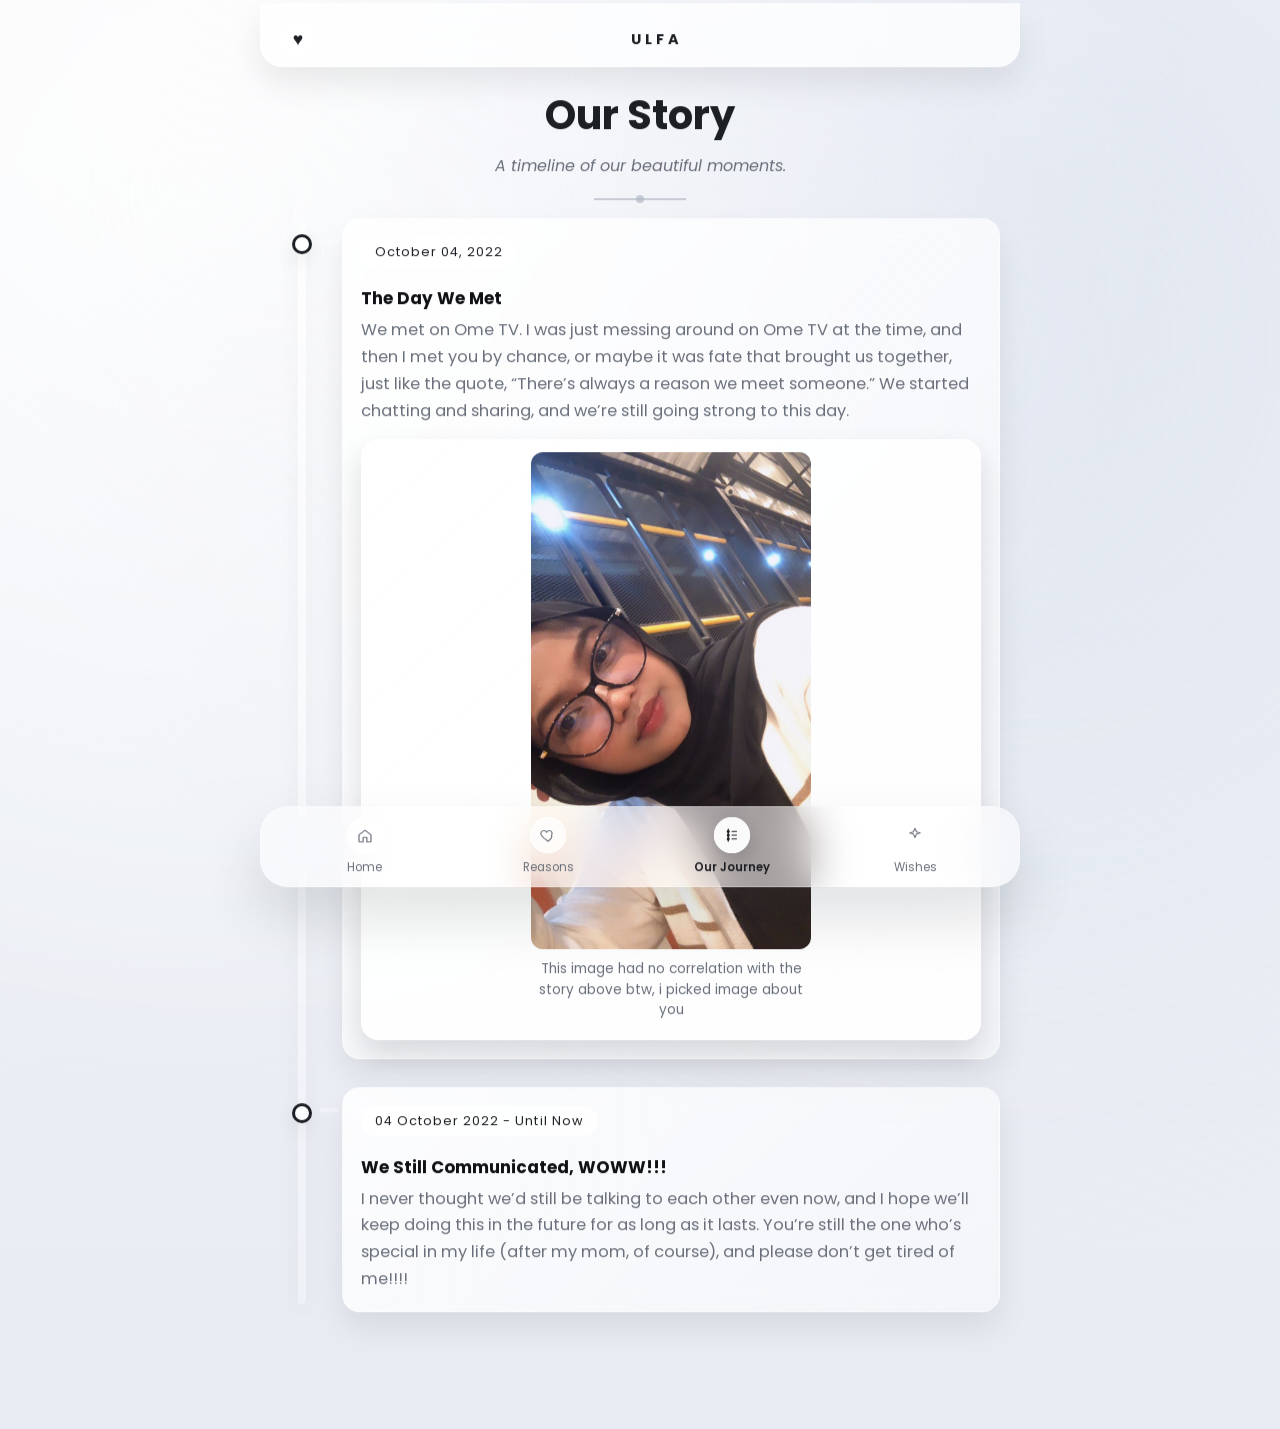
==== commit fdb5e8ef: "Fix image source path in timeline.html" ====
--- a/timeline.html
+++ b/timeline.html
@@ -36,7 +36,7 @@
                     <p class="body-md">We met on Ome TV. I was just messing around on Ome TV at the time, and then I met you by chance, or maybe it was fate that brought us together, just like the quote, “There’s always a reason we meet someone.” We started chatting and sharing, and we’re still going strong to this day.</p>
                     <div class="polaroid-frame">
                         <figure class="polaroid-figure">
-                            <img src="/assets/img/ulfaa.JPG" alt="Our first meeting on Ome TV">
+                            <img src="assets/img/ulfaa.JPG" alt="Our first meeting on Ome TV">
                             <figcaption class="polaroid-caption">This image had no correlation with the story above btw, i picked image about you</figcaption>
                         </figure>
                     </div>
